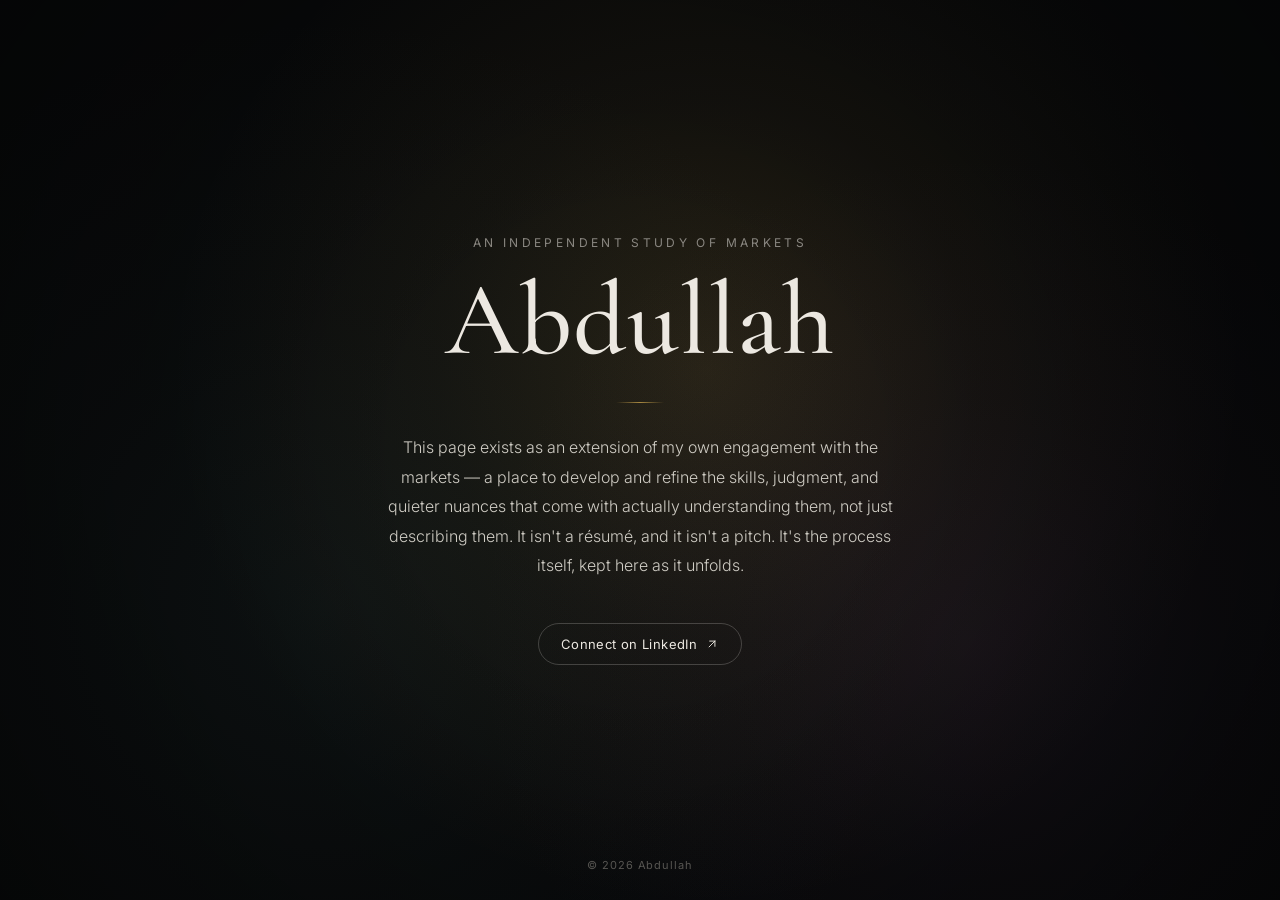
==== index.html @ 19405fb6 "Add files via upload" ====
<!DOCTYPE html>
<html lang="en">
<head>
<meta charset="UTF-8" />
<meta name="viewport" content="width=device-width, initial-scale=1.0" />
<title>Abdullah</title>
<meta name="description" content="Abdullah — an independent engagement with financial markets." />
<link rel="icon" href="data:,">
<link rel="preconnect" href="https://fonts.googleapis.com">
<link rel="preconnect" href="https://fonts.gstatic.com" crossorigin>
<link href="https://fonts.googleapis.com/css2?family=Cormorant+Garamond:wght@400;500;600&family=Inter:wght@300;400;500&display=swap" rel="stylesheet">
<link rel="stylesheet" href="styles.css">
</head>
<body>

<canvas id="bg"></canvas>

<main class="wrap">
  <div class="content">
    <p class="eyebrow">an independent study of markets</p>
    <h1 class="name">Abdullah</h1>
    <div class="rule"></div>
    <p class="intro">
      This page exists as an extension of my own engagement with the markets —
      a place to develop and refine the skills, judgment, and quieter nuances
      that come with actually understanding them, not just describing them.
      It isn't a résumé, and it isn't a pitch. It's the process itself, kept
      here as it unfolds.
    </p>
    <a class="contact" href="https://www.linkedin.com/in/abdullah-baig-444362235/" target="_blank" rel="noopener noreferrer">
      <span>Connect on LinkedIn</span>
      <svg width="14" height="14" viewBox="0 0 24 24" fill="none" xmlns="http://www.w3.org/2000/svg">
        <path d="M7 17L17 7M17 7H8M17 7V16" stroke="currentColor" stroke-width="1.6" stroke-linecap="round" stroke-linejoin="round"/>
      </svg>
    </a>
  </div>
  <footer class="foot">&copy; <span id="year"></span> Abdullah</footer>
</main>

<script src="script.js"></script>
</body>
</html>
---- styles.css ----
:root {
  --bg: #08090a;
  --fg: #ece8e1;
  --muted: #8a8781;
  --accent: #c9a24b;
}

* { box-sizing: border-box; }

html, body {
  margin: 0;
  padding: 0;
  height: 100%;
  background: var(--bg);
  color: var(--fg);
  font-family: 'Inter', -apple-system, BlinkMacSystemFont, sans-serif;
  overflow-x: hidden;
}

#bg {
  position: fixed;
  inset: 0;
  width: 100%;
  height: 100%;
  z-index: 0;
  display: block;
}

.wrap {
  position: relative;
  z-index: 1;
  min-height: 100vh;
  display: flex;
  flex-direction: column;
  align-items: center;
  justify-content: center;
  padding: 8vh 24px 8vh;
}

.content {
  max-width: 620px;
  width: 100%;
  text-align: center;
  animation: rise 1.2s ease-out both;
}

@keyframes rise {
  from { opacity: 0; transform: translateY(14px); }
  to { opacity: 1; transform: translateY(0); }
}

.eyebrow {
  margin: 0 0 18px;
  font-size: 12px;
  letter-spacing: 0.28em;
  text-transform: uppercase;
  color: var(--muted);
  font-weight: 400;
}

.name {
  margin: 0;
  font-family: 'Cormorant Garamond', Georgia, serif;
  font-weight: 500;
  font-size: clamp(56px, 12vw, 104px);
  line-height: 1;
  letter-spacing: 0.01em;
  color: var(--fg);
}

.rule {
  width: 48px;
  height: 1px;
  background: linear-gradient(90deg, transparent, var(--accent), transparent);
  margin: 30px auto;
  opacity: 0.8;
}

.intro {
  font-size: 16px;
  line-height: 1.85;
  font-weight: 300;
  color: #cfccc4;
  margin: 0 auto 42px;
  max-width: 520px;
}

.contact {
  display: inline-flex;
  align-items: center;
  gap: 8px;
  padding: 12px 22px;
  border: 1px solid rgba(236, 232, 225, 0.22);
  border-radius: 999px;
  color: var(--fg);
  text-decoration: none;
  font-size: 13px;
  letter-spacing: 0.03em;
  transition: border-color 0.25s ease, color 0.25s ease, background 0.25s ease;
}

.contact:hover {
  border-color: var(--accent);
  color: var(--accent);
  background: rgba(201, 162, 75, 0.06);
}

.contact svg {
  transition: transform 0.25s ease;
}

.contact:hover svg {
  transform: translate(2px, -2px);
}

.foot {
  position: absolute;
  bottom: 28px;
  left: 0;
  right: 0;
  text-align: center;
  font-size: 11px;
  letter-spacing: 0.08em;
  color: rgba(138, 135, 129, 0.6);
}

@media (max-width: 480px) {
  .intro { font-size: 15px; }
  .contact { font-size: 12px; padding: 11px 18px; }
}
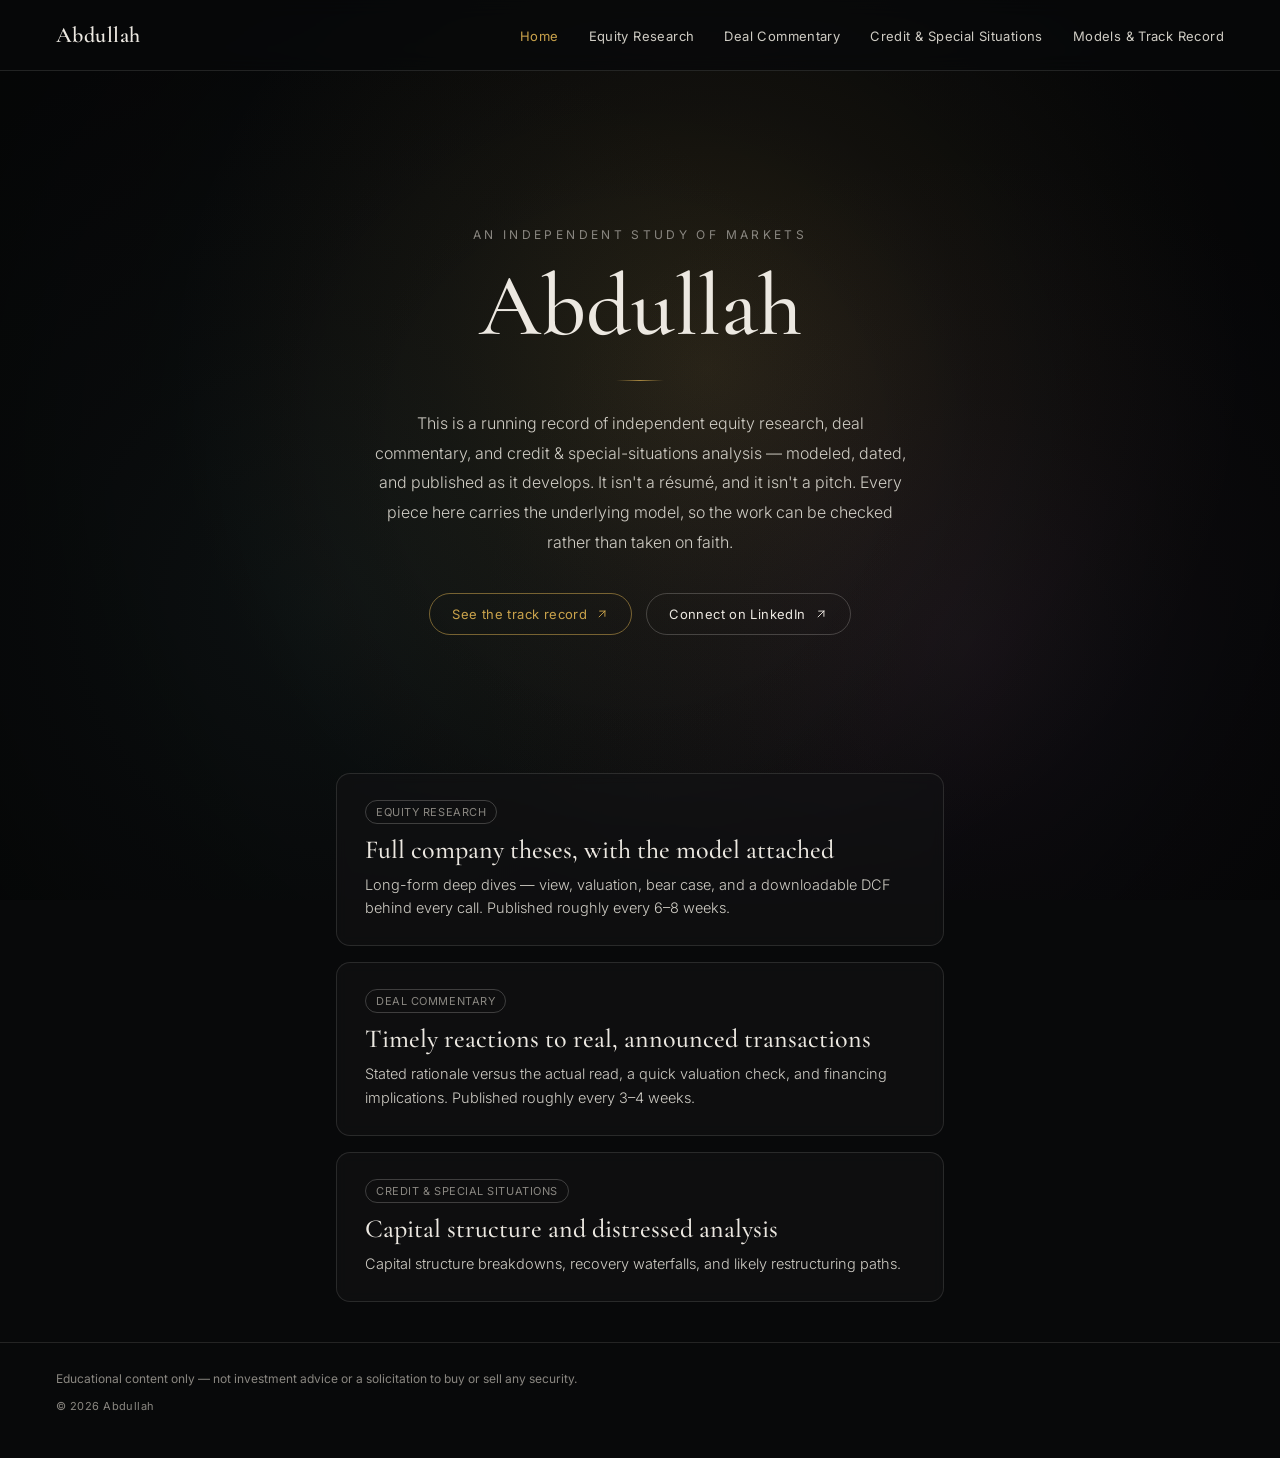
==== commit 0ed73f9f: "Add files via upload" ====
--- a/index.html
+++ b/index.html
@@ -3,8 +3,11 @@
 <head>
 <meta charset="UTF-8" />
 <meta name="viewport" content="width=device-width, initial-scale=1.0" />
-<title>Abdullah</title>
-<meta name="description" content="Abdullah — an independent engagement with financial markets." />
+<title>Abdullah — Independent Research</title>
+<meta name="description" content="Abdullah's independent equity research, deal commentary, and credit &amp; special situations analysis — modeled and dated as it develops." />
+<meta property="og:title" content="Abdullah — Independent Research" />
+<meta property="og:description" content="Independent equity research, deal commentary, and credit &amp; special situations analysis — modeled and dated as it develops." />
+<meta property="og:type" content="website" />
 <link rel="icon" href="data:,">
 <link rel="preconnect" href="https://fonts.googleapis.com">
 <link rel="preconnect" href="https://fonts.gstatic.com" crossorigin>
@@ -15,27 +18,75 @@
 
 <canvas id="bg"></canvas>
 
-<main class="wrap">
-  <div class="content">
-    <p class="eyebrow">an independent study of markets</p>
-    <h1 class="name">Abdullah</h1>
-    <div class="rule"></div>
-    <p class="intro">
-      This page exists as an extension of my own engagement with the markets —
-      a place to develop and refine the skills, judgment, and quieter nuances
-      that come with actually understanding them, not just describing them.
-      It isn't a résumé, and it isn't a pitch. It's the process itself, kept
-      here as it unfolds.
-    </p>
-    <a class="contact" href="https://www.linkedin.com/in/abdullah-baig-444362235/" target="_blank" rel="noopener noreferrer">
-      <span>Connect on LinkedIn</span>
-      <svg width="14" height="14" viewBox="0 0 24 24" fill="none" xmlns="http://www.w3.org/2000/svg">
-        <path d="M7 17L17 7M17 7H8M17 7V16" stroke="currentColor" stroke-width="1.6" stroke-linecap="round" stroke-linejoin="round"/>
-      </svg>
-    </a>
-  </div>
-  <footer class="foot">&copy; <span id="year"></span> Abdullah</footer>
+<div class="wrap">
+<header class="site-header">
+  <a class="brand" href="index.html">Abdullah</a>
+  <nav>
+    <button class="nav-toggle" aria-label="Toggle navigation" aria-expanded="false">
+      <svg width="18" height="18" viewBox="0 0 24 24" fill="none" xmlns="http://www.w3.org/2000/svg"><path d="M4 6h16M4 12h16M4 18h16" stroke="currentColor" stroke-width="1.6" stroke-linecap="round"/></svg>
+    </button>
+    <ul class="nav-links">
+      <li><a href="index.html" aria-current="page">Home</a></li>
+      <li><a href="equity-research/index.html">Equity Research</a></li>
+      <li><a href="deal-commentary/index.html">Deal Commentary</a></li>
+      <li><a href="credit-special-situations/index.html">Credit &amp; Special Situations</a></li>
+      <li><a href="track-record.html">Models &amp; Track Record</a></li>
+    </ul>
+  </nav>
+</header>
+
+<main>
+  <section class="hero">
+    <div class="hero-inner">
+      <p class="eyebrow">an independent study of markets</p>
+      <h1 class="name">Abdullah</h1>
+      <div class="rule"></div>
+      <p class="intro">
+        This is a running record of independent equity research, deal commentary,
+        and credit &amp; special-situations analysis — modeled, dated, and published
+        as it develops. It isn't a résumé, and it isn't a pitch. Every piece here
+        carries the underlying model, so the work can be checked rather than
+        taken on faith.
+      </p>
+      <div class="hero-actions">
+        <a class="btn btn-primary" href="track-record.html">
+          <span>See the track record</span>
+          <svg width="14" height="14" viewBox="0 0 24 24" fill="none" xmlns="http://www.w3.org/2000/svg"><path d="M7 17L17 7M17 7H8M17 7V16" stroke="currentColor" stroke-width="1.6" stroke-linecap="round" stroke-linejoin="round"/></svg>
+        </a>
+        <a class="btn" href="https://www.linkedin.com/in/abdullah-baig-444362235/" target="_blank" rel="noopener noreferrer">
+          <span>Connect on LinkedIn</span>
+          <svg width="14" height="14" viewBox="0 0 24 24" fill="none" xmlns="http://www.w3.org/2000/svg"><path d="M7 17L17 7M17 7H8M17 7V16" stroke="currentColor" stroke-width="1.6" stroke-linecap="round" stroke-linejoin="round"/></svg>
+        </a>
+      </div>
+    </div>
+  </section>
+
+  <section class="page page-narrow" style="padding-top:0;">
+    <div class="card-list">
+      <a class="card" href="equity-research/index.html">
+        <div class="card-top"><span class="tag">Equity Research</span></div>
+        <h3>Full company theses, with the model attached</h3>
+        <p>Long-form deep dives — view, valuation, bear case, and a downloadable DCF behind every call. Published roughly every 6–8 weeks.</p>
+      </a>
+      <a class="card" href="deal-commentary/index.html">
+        <div class="card-top"><span class="tag">Deal Commentary</span></div>
+        <h3>Timely reactions to real, announced transactions</h3>
+        <p>Stated rationale versus the actual read, a quick valuation check, and financing implications. Published roughly every 3–4 weeks.</p>
+      </a>
+      <a class="card" href="credit-special-situations/index.html">
+        <div class="card-top"><span class="tag">Credit &amp; Special Situations</span></div>
+        <h3>Capital structure and distressed analysis</h3>
+        <p>Capital structure breakdowns, recovery waterfalls, and likely restructuring paths.</p>
+      </a>
+    </div>
+  </section>
 </main>
+
+<footer class="site-footer">
+  <p class="disclaimer">Educational content only — not investment advice or a solicitation to buy or sell any security.</p>
+  <p class="copyright">&copy; <span data-year></span> Abdullah</p>
+</footer>
+</div>
 
 <script src="script.js"></script>
 </body>
--- a/styles.css
+++ b/styles.css
@@ -1,8 +1,17 @@
 :root {
   --bg: #08090a;
+  --panel: rgba(18, 18, 20, 0.62);
+  --panel-solid: #101113;
+  --border: rgba(236, 232, 225, 0.12);
+  --border-strong: rgba(236, 232, 225, 0.22);
   --fg: #ece8e1;
+  --fg-dim: #cfccc4;
   --muted: #8a8781;
   --accent: #c9a24b;
+  --long: #7fae8e;
+  --short: #b97f6f;
+  --neutral: #b9ad7f;
+  --maxw: 900px;
 }
 
 * { box-sizing: border-box; }
@@ -10,12 +19,16 @@
 html, body {
   margin: 0;
   padding: 0;
-  height: 100%;
   background: var(--bg);
   color: var(--fg);
   font-family: 'Inter', -apple-system, BlinkMacSystemFont, sans-serif;
   overflow-x: hidden;
-}
+  scroll-behavior: smooth;
+}
+
+body { min-height: 100%; }
+
+a { color: inherit; }
 
 #bg {
   position: fixed;
@@ -26,23 +39,122 @@
   display: block;
 }
 
+/* ---------- Header / Nav ---------- */
+
+.site-header {
+  position: sticky;
+  top: 0;
+  z-index: 20;
+  display: flex;
+  align-items: center;
+  justify-content: space-between;
+  padding: 22px clamp(20px, 5vw, 56px);
+  background: rgba(8, 9, 10, 0.72);
+  backdrop-filter: blur(10px);
+  -webkit-backdrop-filter: blur(10px);
+  border-bottom: 1px solid var(--border);
+}
+
+.brand {
+  font-family: 'Cormorant Garamond', Georgia, serif;
+  font-size: 22px;
+  font-weight: 600;
+  letter-spacing: 0.02em;
+  text-decoration: none;
+  color: var(--fg);
+}
+
+.nav-links {
+  display: flex;
+  align-items: center;
+  gap: 30px;
+  list-style: none;
+  margin: 0;
+  padding: 0;
+}
+
+.nav-links a {
+  font-size: 13px;
+  letter-spacing: 0.03em;
+  text-decoration: none;
+  color: var(--fg-dim);
+  transition: color 0.2s ease;
+  white-space: nowrap;
+}
+
+.nav-links a:hover,
+.nav-links a[aria-current="page"] {
+  color: var(--accent);
+}
+
+.nav-toggle {
+  display: none;
+  background: none;
+  border: 1px solid var(--border-strong);
+  border-radius: 8px;
+  padding: 8px 10px;
+  color: var(--fg);
+  cursor: pointer;
+}
+
+@media (max-width: 780px) {
+  .nav-toggle { display: inline-flex; align-items: center; }
+  .nav-links {
+    position: absolute;
+    top: 100%;
+    left: 0;
+    right: 0;
+    flex-direction: column;
+    align-items: flex-start;
+    gap: 0;
+    background: rgba(8, 9, 10, 0.97);
+    border-bottom: 1px solid var(--border);
+    max-height: 0;
+    overflow: hidden;
+    transition: max-height 0.25s ease;
+  }
+  .nav-links.open { max-height: 340px; }
+  .nav-links li { width: 100%; }
+  .nav-links a {
+    display: block;
+    padding: 16px clamp(20px, 5vw, 56px);
+    border-bottom: 1px solid var(--border);
+  }
+}
+
+/* ---------- Layout ---------- */
+
 .wrap {
   position: relative;
   z-index: 1;
   min-height: 100vh;
   display: flex;
   flex-direction: column;
+}
+
+main { flex: 1; }
+
+.page {
+  max-width: var(--maxw);
+  margin: 0 auto;
+  padding: 64px clamp(20px, 5vw, 56px) 40px;
+}
+
+.page-narrow { max-width: 720px; }
+
+/* ---------- Home hero ---------- */
+
+.hero {
+  min-height: 78vh;
+  display: flex;
+  flex-direction: column;
   align-items: center;
   justify-content: center;
-  padding: 8vh 24px 8vh;
-}
-
-.content {
-  max-width: 620px;
-  width: 100%;
   text-align: center;
-  animation: rise 1.2s ease-out both;
-}
+  padding: 8vh 24px 6vh;
+}
+
+.hero-inner { max-width: 640px; width: 100%; animation: rise 1s ease-out both; }
 
 @keyframes rise {
   from { opacity: 0; transform: translateY(14px); }
@@ -62,9 +174,8 @@
   margin: 0;
   font-family: 'Cormorant Garamond', Georgia, serif;
   font-weight: 500;
-  font-size: clamp(56px, 12vw, 104px);
-  line-height: 1;
-  letter-spacing: 0.01em;
+  font-size: clamp(48px, 10vw, 88px);
+  line-height: 1.05;
   color: var(--fg);
 }
 
@@ -72,7 +183,7 @@
   width: 48px;
   height: 1px;
   background: linear-gradient(90deg, transparent, var(--accent), transparent);
-  margin: 30px auto;
+  margin: 28px auto;
   opacity: 0.8;
 }
 
@@ -80,51 +191,296 @@
   font-size: 16px;
   line-height: 1.85;
   font-weight: 300;
-  color: #cfccc4;
-  margin: 0 auto 42px;
-  max-width: 520px;
-}
-
-.contact {
+  color: var(--fg-dim);
+  margin: 0 auto 36px;
+  max-width: 540px;
+}
+
+.hero-actions {
+  display: flex;
+  flex-wrap: wrap;
+  gap: 14px;
+  justify-content: center;
+}
+
+.btn {
   display: inline-flex;
   align-items: center;
   gap: 8px;
   padding: 12px 22px;
-  border: 1px solid rgba(236, 232, 225, 0.22);
+  border: 1px solid var(--border-strong);
   border-radius: 999px;
-  color: var(--fg);
   text-decoration: none;
   font-size: 13px;
   letter-spacing: 0.03em;
+  color: var(--fg);
   transition: border-color 0.25s ease, color 0.25s ease, background 0.25s ease;
-}
-
-.contact:hover {
-  border-color: var(--accent);
+  background: transparent;
+}
+
+.btn:hover { border-color: var(--accent); color: var(--accent); background: rgba(201, 162, 75, 0.06); }
+
+.btn-primary { border-color: rgba(201, 162, 75, 0.55); color: var(--accent); }
+.btn-primary:hover { background: rgba(201, 162, 75, 0.1); }
+
+.btn svg { transition: transform 0.25s ease; }
+.btn:hover svg { transform: translate(2px, -2px); }
+
+/* ---------- Section headers ---------- */
+
+.section-head {
+  margin-bottom: 44px;
+}
+
+.section-head .eyebrow { margin-bottom: 10px; }
+
+.section-title {
+  font-family: 'Cormorant Garamond', Georgia, serif;
+  font-size: clamp(32px, 6vw, 46px);
+  font-weight: 500;
+  margin: 0 0 14px;
+}
+
+.section-desc {
+  color: var(--fg-dim);
+  font-weight: 300;
+  line-height: 1.75;
+  max-width: 620px;
+  margin: 0;
+}
+
+/* ---------- Cards / list ---------- */
+
+.card-list {
+  display: flex;
+  flex-direction: column;
+  gap: 16px;
+}
+
+.card {
+  display: block;
+  padding: 26px 28px;
+  border: 1px solid var(--border);
+  border-radius: 14px;
+  background: var(--panel);
+  backdrop-filter: blur(6px);
+  -webkit-backdrop-filter: blur(6px);
+  text-decoration: none;
+  transition: border-color 0.2s ease, transform 0.2s ease;
+}
+
+.card:hover { border-color: var(--border-strong); transform: translateY(-1px); }
+
+.card-top {
+  display: flex;
+  align-items: center;
+  gap: 10px;
+  flex-wrap: wrap;
+  margin-bottom: 10px;
+}
+
+.tag {
+  font-size: 11px;
+  letter-spacing: 0.05em;
+  text-transform: uppercase;
+  padding: 4px 10px;
+  border-radius: 999px;
+  border: 1px solid var(--border-strong);
+  color: var(--muted);
+}
+
+.tag-long { color: var(--long); border-color: rgba(127,174,142,0.4); }
+.tag-short { color: var(--short); border-color: rgba(185,127,111,0.4); }
+.tag-neutral { color: var(--neutral); border-color: rgba(185,173,127,0.4); }
+
+.card-date { font-size: 12px; color: var(--muted); margin-left: auto; }
+
+.card h3 {
+  font-family: 'Cormorant Garamond', Georgia, serif;
+  font-size: 26px;
+  font-weight: 500;
+  margin: 0 0 8px;
+  color: var(--fg);
+}
+
+.card p { margin: 0; color: var(--fg-dim); font-size: 14.5px; line-height: 1.6; font-weight: 300; }
+
+.badge-example {
+  display: inline-block;
+  font-size: 10.5px;
+  letter-spacing: 0.08em;
+  text-transform: uppercase;
+  color: #0a0a0a;
+  background: var(--accent);
+  padding: 3px 9px;
+  border-radius: 4px;
+  font-weight: 600;
+  margin-left: 8px;
+  vertical-align: middle;
+}
+
+/* ---------- Article / post ---------- */
+
+.post-meta {
+  display: flex;
+  align-items: center;
+  flex-wrap: wrap;
+  gap: 10px;
+  margin-bottom: 18px;
+  color: var(--muted);
+  font-size: 13px;
+}
+
+.post-title {
+  font-family: 'Cormorant Garamond', Georgia, serif;
+  font-size: clamp(30px, 6vw, 44px);
+  font-weight: 500;
+  margin: 0 0 22px;
+  line-height: 1.15;
+}
+
+.panel {
+  background: var(--panel);
+  border: 1px solid var(--border);
+  border-radius: 14px;
+  padding: 26px 28px;
+  margin: 0 0 24px;
+  backdrop-filter: blur(6px);
+  -webkit-backdrop-filter: blur(6px);
+}
+
+.panel h2, .panel h3 {
+  font-family: 'Cormorant Garamond', Georgia, serif;
+  font-weight: 500;
+  margin-top: 0;
+}
+
+.panel h2 { font-size: 22px; }
+.panel h3 { font-size: 18px; margin-bottom: 8px; }
+
+.panel p { color: var(--fg-dim); font-weight: 300; line-height: 1.75; }
+.panel p:last-child { margin-bottom: 0; }
+
+.summary-line {
+  font-size: 17px;
+  line-height: 1.7;
+  color: var(--fg);
+  font-weight: 300;
+}
+
+.summary-line strong { color: var(--accent); font-weight: 600; }
+
+table {
+  width: 100%;
+  border-collapse: collapse;
+  font-size: 13.5px;
+}
+
+th, td {
+  text-align: left;
+  padding: 10px 12px;
+  border-bottom: 1px solid var(--border);
+  color: var(--fg-dim);
+  font-weight: 300;
+}
+
+th {
+  color: var(--muted);
+  font-weight: 500;
+  font-size: 11.5px;
+  letter-spacing: 0.05em;
+  text-transform: uppercase;
+}
+
+td strong, tr.total td { color: var(--fg); font-weight: 500; }
+
+.table-scroll { overflow-x: auto; margin: 0 0 8px; }
+
+.scenario-grid {
+  display: grid;
+  grid-template-columns: repeat(3, 1fr);
+  gap: 14px;
+}
+
+@media (max-width: 640px) {
+  .scenario-grid { grid-template-columns: 1fr; }
+}
+
+.scenario {
+  border: 1px solid var(--border);
+  border-radius: 10px;
+  padding: 16px;
+}
+
+.scenario .scenario-label {
+  font-size: 11px;
+  letter-spacing: 0.06em;
+  text-transform: uppercase;
+  color: var(--muted);
+  margin-bottom: 6px;
+  display: block;
+}
+
+.scenario .scenario-value {
+  font-family: 'Cormorant Garamond', Georgia, serif;
+  font-size: 26px;
+  margin-bottom: 6px;
+}
+
+.scenario p { font-size: 13px; margin: 0; color: var(--fg-dim); font-weight: 300; }
+
+.invalidation {
+  border-left: 2px solid var(--accent);
+  padding-left: 16px;
+  color: var(--fg-dim);
+  font-style: italic;
+  font-weight: 300;
+}
+
+.download-link {
+  display: inline-flex;
+  align-items: center;
+  gap: 8px;
+  font-size: 13.5px;
   color: var(--accent);
-  background: rgba(201, 162, 75, 0.06);
-}
-
-.contact svg {
-  transition: transform 0.25s ease;
-}
-
-.contact:hover svg {
-  transform: translate(2px, -2px);
-}
-
-.foot {
-  position: absolute;
-  bottom: 28px;
-  left: 0;
-  right: 0;
-  text-align: center;
-  font-size: 11px;
-  letter-spacing: 0.08em;
-  color: rgba(138, 135, 129, 0.6);
-}
+  text-decoration: none;
+  border-bottom: 1px solid rgba(201,162,75,0.4);
+  padding-bottom: 2px;
+}
+
+.download-link:hover { border-color: var(--accent); }
+
+/* ---------- Track record ---------- */
+
+.pos-bullish { color: var(--long); }
+.pos-bearish { color: var(--short); }
+.pos-neutral { color: var(--neutral); }
+
+.repro-note {
+  font-size: 14px;
+  color: var(--fg-dim);
+  font-weight: 300;
+  line-height: 1.75;
+  border-top: 1px solid var(--border);
+  margin-top: 36px;
+  padding-top: 24px;
+}
+
+/* ---------- Footer ---------- */
+
+.site-footer {
+  position: relative;
+  z-index: 1;
+  padding: 26px clamp(20px, 5vw, 56px) 34px;
+  border-top: 1px solid var(--border);
+  color: var(--muted);
+  font-size: 12px;
+}
+
+.site-footer .disclaimer { max-width: 720px; margin: 0 0 8px; line-height: 1.6; }
+.site-footer .copyright { font-size: 11px; letter-spacing: 0.04em; }
 
 @media (max-width: 480px) {
-  .intro { font-size: 15px; }
-  .contact { font-size: 12px; padding: 11px 18px; }
-}
+  .page { padding-top: 48px; }
+  .panel, .card { padding: 20px; }
+}
